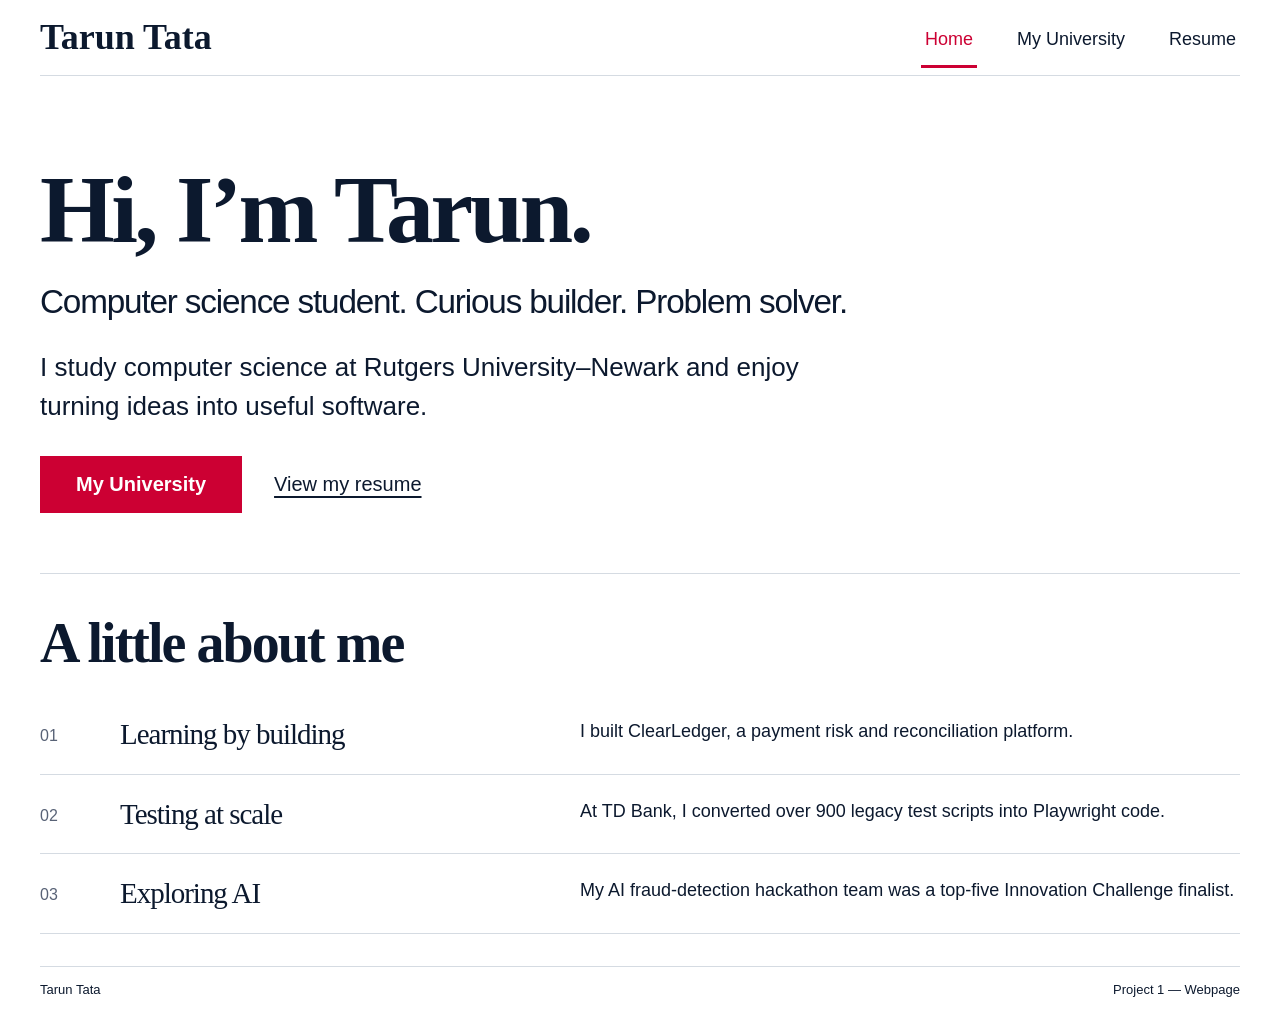
==== index.html @ 3f46379c "Create personal website with university, resume, and certificates" ====
<!doctype html>
<html lang="en">
<head>
  <meta charset="utf-8">
  <meta name="viewport" content="width=device-width, initial-scale=1">
  <meta name="description" content="Meet Tarun Tata, a computer science student at Rutgers University–Newark. Explore his university and resume.">
  <title>Tarun Tata | Home</title>
  <link rel="stylesheet" href="styles.css">
</head>
<body>
  <a class="skip" href="#main">Skip to content</a>
  <header class="site-header wrap">
    <a class="brand" href="index.html">Tarun Tata</a>
    <nav aria-label="Main navigation">
      <a href="index.html" aria-current="page">Home</a>
      <a href="myUniversity.html">My University</a>
      <a href="resume.html">Resume</a>
    </nav>
  </header>
  <main id="main" class="wrap">
    <section class="hero" aria-labelledby="welcome">
      <h1 id="welcome">Hi, I’m Tarun.</h1>
      <p class="tagline">Computer science student. Curious builder. Problem solver.</p>
      <p class="intro">I study computer science at Rutgers University–Newark and enjoy turning ideas into useful software.</p>
      <div class="actions">
        <a class="button" href="myUniversity.html">My University</a>
        <a class="text-link" href="resume.html">View my resume</a>
      </div>
    </section>
    <section class="about" aria-labelledby="about">
      <h2 id="about">A little about me</h2>
      <ol class="facts">
        <li><h3>Learning by building</h3><p>I built ClearLedger, a payment risk and reconciliation platform.</p></li>
        <li><h3>Testing at scale</h3><p>At TD Bank, I converted over 900 legacy test scripts into Playwright code.</p></li>
        <li><h3>Exploring AI</h3><p>My AI fraud-detection hackathon team was a top-five Innovation Challenge finalist.</p></li>
      </ol>
    </section>
  </main>
  <footer class="site-footer wrap"><span>Tarun Tata</span><span>Project 1 — Webpage</span></footer>
</body>
</html>
---- styles.css ----
:root {
  color-scheme: light;
  --ink: #0c192e;
  --muted: #586276;
  --line: #d5dbe2;
  --accent: #cc0033;
}
* { box-sizing: border-box; }
html { background: #fff; }
body { margin: 0; color: var(--ink); font: 18px/1.65 Arial, Helvetica, sans-serif; }
a { color: inherit; text-underline-offset: 5px; }
a:hover { color: var(--accent); }
a:focus-visible { outline: 3px solid var(--accent); outline-offset: 6px; }
.wrap { width: min(1200px, calc(100% - 64px)); margin-inline: auto; }
.skip { position: absolute; left: 16px; top: -100px; background: white; padding: 8px 16px; }
.skip:focus { top: 8px; }
.site-header { display: flex; align-items: center; justify-content: space-between; gap: 24px; min-height: 76px; border-bottom: 1px solid var(--line); }
.brand { font: bold 36px/1.2 'Times New Roman', Georgia, serif; text-decoration: none; }
nav { display: flex; gap: 36px; align-items: center; }
nav a { font-size: 18px; text-decoration: none; padding: 18px 4px 11px; border-bottom: 3px solid transparent; }
nav a[aria-current="page"] { color: var(--accent); border-color: var(--accent); }
h1, h2, h3 { font-family: 'Times New Roman', Georgia, serif; line-height: 1.12; letter-spacing: -.035em; }
h1 { font-size: clamp(48px, 7.5vw, 104px); margin: 0 0 16px; }
h2 { font-size: 56px; margin: 0 0 20px; }
h3 { font-size: 29px; margin: 0; font-weight: normal; }
p { margin: 0 0 20px; }
.hero { padding: 80px 0 60px; border-bottom: 1px solid var(--line); }
.tagline { font-size: clamp(23px, 2.6vw, 36px); line-height: 1.35; letter-spacing: -.035em; margin-bottom: 24px; }
.intro { max-width: 820px; font-size: 26px; line-height: 1.5; }
.actions { display: flex; align-items: center; flex-wrap: wrap; gap: 32px; margin-top: 30px; }
.button { background: var(--accent); color: white; padding: 12px 36px; font-size: 20px; font-weight: 600; text-decoration: none; }
.button:hover { background: #a9002a; color: white; }
.text-link { font-size: 20px; }
.about { padding-top: 38px; }
.facts { list-style: none; padding: 0; margin: 0; counter-reset: facts; }
.facts li { display: grid; grid-template-columns: 60px 440px 1fr; gap: 20px; padding: 23px 0; border-bottom: 1px solid var(--line); align-items: start; counter-increment: facts; }
.facts li::before { content: "0" counter(facts); color: var(--muted); font-size: 16px; padding-top: 5px; }
.facts p { font-size: 18px; line-height: 1.5; margin: 0; }
.site-footer { margin-top: 32px; border-top: 1px solid var(--line); padding: 12px 0 18px; display: flex; justify-content: space-between; gap: 20px; font-size: 13px; }
.page-heading { padding: 64px 0 38px; border-bottom: 1px solid var(--line); }
.page-heading h1 { font-size: clamp(45px, 6vw, 76px); }
.page-heading .intro { margin: 0; }
.detail-section { display: grid; grid-template-columns: 260px 1fr; gap: 40px; padding: 36px 0; border-bottom: 1px solid var(--line); }
.detail-section h2 { font-size: 31px; margin: 0; }
.detail-section p:last-child { margin-bottom: 0; }
.meta { color: var(--muted); font-size: 16px; margin: 7px 0 14px; }
.resume-heading h1 { font-size: 68px; }
.contacts { display: flex; flex-wrap: wrap; gap: 4px 24px; font-size: 16px; margin-top: 18px; }
.citizenship { color: var(--muted); font-size: 16px; margin-top: 10px; }
.entry + .entry { margin-top: 32px; }
.entry h3 { font-size: 25px; letter-spacing: -.025em; }
.entry ul { margin: 12px 0 0; padding-left: 22px; }
.entry li { margin-bottom: 10px; }
.skills { margin: 0; }
.skills dt { font-weight: 700; }
.skills dd { margin: 0 0 14px; }
.skills dd:last-child { margin-bottom: 0; }
.certificates { list-style: none; padding: 0; margin: 0; }
.certificates li + li { margin-top: 22px; }
.certificates strong { display: block; font-size: 20px; }
.certificates span { color: var(--muted); font-size: 16px; }
@media (max-width: 900px) {
  .facts li { grid-template-columns: 40px 260px 1fr; gap: 16px; }
  .facts h3 { font-size: 25px; }
  .detail-section { grid-template-columns: 200px 1fr; gap: 24px; }
}
@media (max-width: 650px) {
  body { font-size: 17px; }
  .wrap { width: calc(100% - 40px); }
  .site-header { align-items: flex-start; flex-direction: column; gap: 4px; padding-top: 20px; }
  .brand { font-size: 29px; }
  nav { width: 100%; gap: 24px; }
  nav a { font-size: 16px; padding: 12px 0 10px; }
  .hero { padding: 42px 0 36px; }
  h1 { font-size: 53px; }
  h2 { font-size: 36px; }
  .intro { font-size: 20px; }
  .actions { gap: 24px; }
  .button { padding: 12px 20px; font-size: 18px; }
  .text-link { font-size: 18px; }
  .about { padding-top: 30px; }
  .facts li { grid-template-columns: 30px 1fr; gap: 8px 14px; padding: 22px 0; }
  .facts p { grid-column: 2; font-size: 17px; }
  .facts li::before { grid-row: 1 / 3; padding-top: 0; }
  .detail-section { grid-template-columns: 1fr; gap: 18px; padding: 28px 0; }
  .detail-section h2 { font-size: 29px; }
  .page-heading { padding: 40px 0 30px; }
  .resume-heading h1 { font-size: 52px; }
  .contacts { gap: 8px 20px; }
  .site-footer { font-size: 12px; }
}
@media print {
  body { color: #000; font-size: 10pt; }
  .wrap { width: 100%; }
  .site-header, .site-footer, .skip { display: none; }
  .page-heading { padding: 0 0 12px; }
  .resume-heading h1 { font-size: 28pt; }
  .detail-section { padding: 16px 0; grid-template-columns: 110px 1fr; gap: 20px; }
  .detail-section h2 { font-size: 16pt; }
  .entry h3 { font-size: 13pt; }
  .entry { break-inside: avoid; }
  a { text-decoration: none; }
}
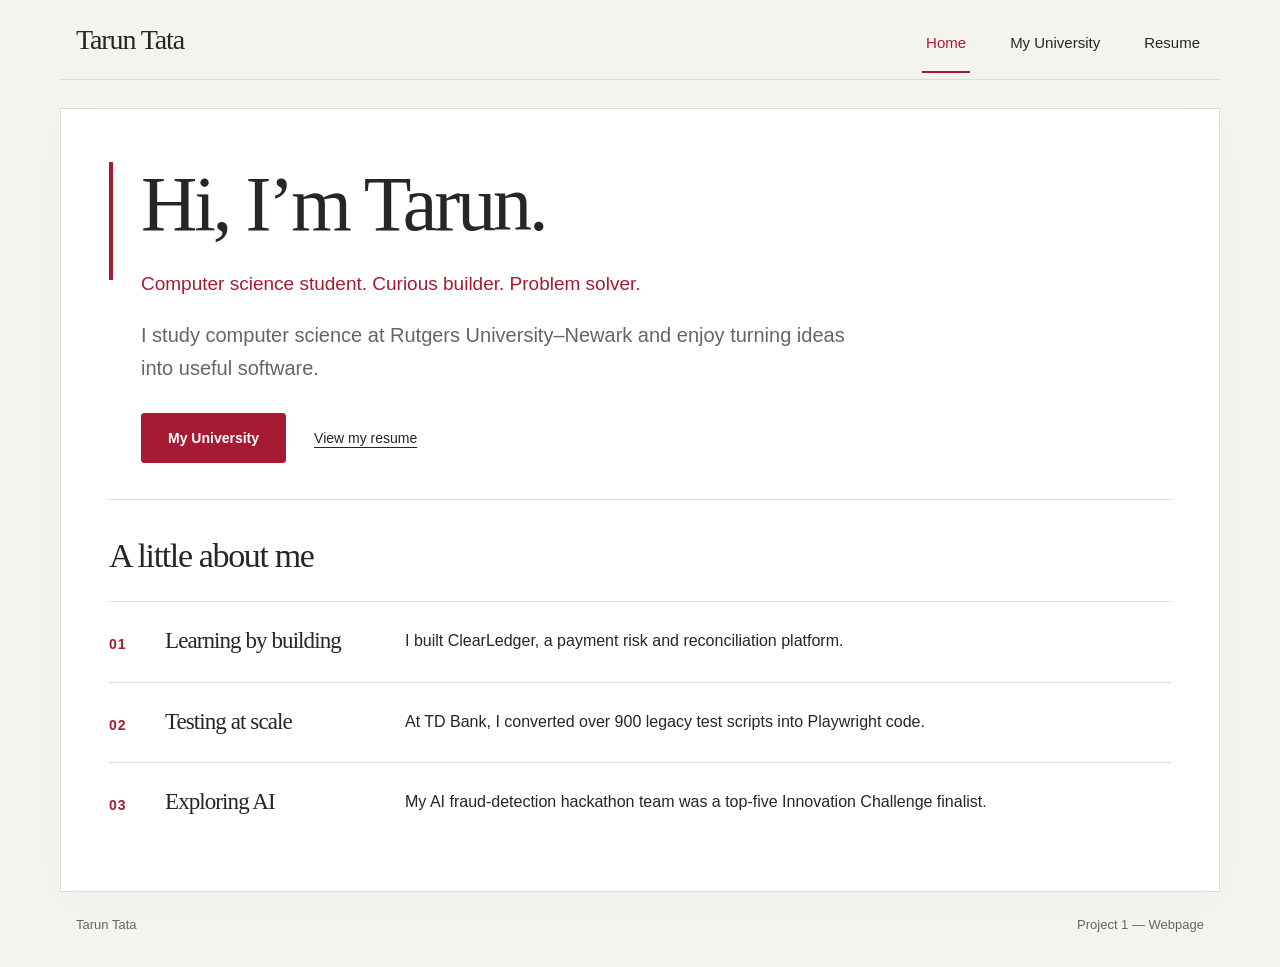
==== commit 954574cd: "Refresh stylesheet cache for updated visual presentation" ====
--- a/index.html
+++ b/index.html
@@ -5,7 +5,7 @@
   <meta name="viewport" content="width=device-width, initial-scale=1">
   <meta name="description" content="Meet Tarun Tata, a computer science student at Rutgers University–Newark. Explore his university and resume.">
   <title>Tarun Tata | Home</title>
-  <link rel="stylesheet" href="styles.css">
+  <link rel="stylesheet" href="styles.css?v=20261028">
 </head>
 <body>
   <a class="skip" href="#main">Skip to content</a>
--- a/styles.css
+++ b/styles.css
@@ -1,103 +1,154 @@
 :root {
   color-scheme: light;
-  --ink: #0c192e;
-  --muted: #586276;
-  --line: #d5dbe2;
-  --accent: #cc0033;
+  --paper: #f5f3ed;
+  --surface: #fff;
+  --ink: #252723;
+  --muted: #64675f;
+  --line: #dedfd8;
+  --accent: #a61b33;
 }
 * { box-sizing: border-box; }
-html { background: #fff; }
-body { margin: 0; color: var(--ink); font: 18px/1.65 Arial, Helvetica, sans-serif; }
-a { color: inherit; text-underline-offset: 5px; }
+html { background: var(--paper); }
+body { margin: 0; color: var(--ink); font: 16px/1.75 -apple-system, BlinkMacSystemFont, 'Segoe UI', Arial, sans-serif; -webkit-font-smoothing: antialiased; }
+a { color: inherit; text-decoration-thickness: 1px; text-underline-offset: 4px; transition: color .16s ease, background-color .16s ease; }
 a:hover { color: var(--accent); }
-a:focus-visible { outline: 3px solid var(--accent); outline-offset: 6px; }
-.wrap { width: min(1200px, calc(100% - 64px)); margin-inline: auto; }
-.skip { position: absolute; left: 16px; top: -100px; background: white; padding: 8px 16px; }
+a:focus-visible { outline: 2px solid var(--accent); outline-offset: 5px; border-radius: 2px; }
+.wrap { width: min(1160px, calc(100% - 64px)); margin-inline: auto; }
+.skip { position: absolute; left: 16px; top: -100px; z-index: 2; background: white; padding: 8px 16px; }
 .skip:focus { top: 8px; }
-.site-header { display: flex; align-items: center; justify-content: space-between; gap: 24px; min-height: 76px; border-bottom: 1px solid var(--line); }
-.brand { font: bold 36px/1.2 'Times New Roman', Georgia, serif; text-decoration: none; }
+.site-header { display: flex; align-items: center; justify-content: space-between; gap: 24px; min-height: 80px; padding-inline: 16px; border-bottom: 1px solid var(--line); }
+.brand { font: 28px/1.2 Georgia, 'Times New Roman', serif; letter-spacing: -.04em; text-decoration: none; }
 nav { display: flex; gap: 36px; align-items: center; }
-nav a { font-size: 18px; text-decoration: none; padding: 18px 4px 11px; border-bottom: 3px solid transparent; }
+nav a { font-size: 15px; font-weight: 500; text-decoration: none; padding: 24px 4px 15px; border-bottom: 2px solid transparent; }
 nav a[aria-current="page"] { color: var(--accent); border-color: var(--accent); }
-h1, h2, h3 { font-family: 'Times New Roman', Georgia, serif; line-height: 1.12; letter-spacing: -.035em; }
-h1 { font-size: clamp(48px, 7.5vw, 104px); margin: 0 0 16px; }
-h2 { font-size: 56px; margin: 0 0 20px; }
-h3 { font-size: 29px; margin: 0; font-weight: normal; }
+main.wrap { background: var(--surface); border: 1px solid var(--line); margin-top: 28px; padding: 48px; box-shadow: 0 12px 40px #25272304; }
+.resume-page main.wrap { width: min(1040px, calc(100% - 64px)); padding-top: 36px; }
+h1, h2, h3 { font-family: Georgia, 'Times New Roman', serif; line-height: 1.2; letter-spacing: -.04em; }
+h1 { font-size: clamp(48px, 6.5vw, 78px); margin: 0 0 18px; font-weight: normal; }
+h2 { font-size: 34px; margin: 0 0 24px; font-weight: normal; }
+h3 { font-size: 25px; margin: 0; font-weight: normal; }
 p { margin: 0 0 20px; }
-.hero { padding: 80px 0 60px; border-bottom: 1px solid var(--line); }
-.tagline { font-size: clamp(23px, 2.6vw, 36px); line-height: 1.35; letter-spacing: -.035em; margin-bottom: 24px; }
-.intro { max-width: 820px; font-size: 26px; line-height: 1.5; }
-.actions { display: flex; align-items: center; flex-wrap: wrap; gap: 32px; margin-top: 30px; }
-.button { background: var(--accent); color: white; padding: 12px 36px; font-size: 20px; font-weight: 600; text-decoration: none; }
-.button:hover { background: #a9002a; color: white; }
-.text-link { font-size: 20px; }
-.about { padding-top: 38px; }
+.hero { position: relative; padding: 0 0 36px 32px; border-bottom: 1px solid var(--line); }
+.hero::before, .page-heading::before { content: ''; position: absolute; left: 0; top: 5px; width: 4px; height: 118px; background: var(--accent); }
+.tagline { color: var(--accent); font-size: 19px; line-height: 1.6; margin-bottom: 20px; }
+.intro { max-width: 740px; color: var(--muted); font-size: 20px; line-height: 1.65; }
+.actions { display: flex; align-items: center; flex-wrap: wrap; gap: 28px; margin-top: 28px; }
+.button { background: var(--accent); color: white; padding: 12px 26px; border: 1px solid var(--accent); border-radius: 3px; font-size: 14px; font-weight: 600; text-decoration: none; }
+.button:hover { background: #83132a; border-color: #83132a; color: white; }
+.text-link { font-size: 14px; font-weight: 500; }
+.about { padding-top: 36px; }
 .facts { list-style: none; padding: 0; margin: 0; counter-reset: facts; }
-.facts li { display: grid; grid-template-columns: 60px 440px 1fr; gap: 20px; padding: 23px 0; border-bottom: 1px solid var(--line); align-items: start; counter-increment: facts; }
-.facts li::before { content: "0" counter(facts); color: var(--muted); font-size: 16px; padding-top: 5px; }
-.facts p { font-size: 18px; line-height: 1.5; margin: 0; }
-.site-footer { margin-top: 32px; border-top: 1px solid var(--line); padding: 12px 0 18px; display: flex; justify-content: space-between; gap: 20px; font-size: 13px; }
-.page-heading { padding: 64px 0 38px; border-bottom: 1px solid var(--line); }
-.page-heading h1 { font-size: clamp(45px, 6vw, 76px); }
+.facts li { display: grid; grid-template-columns: 36px 220px minmax(0, 1fr); gap: 20px; padding: 25px 0; border-top: 1px solid var(--line); align-items: start; counter-increment: facts; }
+.facts li::before { content: '0' counter(facts); color: var(--accent); font-size: 14px; font-weight: 600; letter-spacing: .06em; padding-top: 5px; }
+.facts h3 { font-size: 23px; }
+.facts p { font-size: 16px; line-height: 1.75; margin: 0; }
+.site-footer { padding: 22px 16px 30px; display: flex; justify-content: space-between; gap: 20px; color: var(--muted); font-size: 13px; }
+.page-heading { position: relative; padding: 0 0 36px 40px; border-bottom: 1px solid var(--line); }
+.page-heading h1 { font-size: clamp(44px, 5.2vw, 72px); margin-bottom: 8px; }
 .page-heading .intro { margin: 0; }
-.detail-section { display: grid; grid-template-columns: 260px 1fr; gap: 40px; padding: 36px 0; border-bottom: 1px solid var(--line); }
-.detail-section h2 { font-size: 31px; margin: 0; }
+.detail-section { display: grid; grid-template-columns: 148px minmax(0, 1fr); gap: 32px; padding: 30px 0; border-bottom: 1px solid var(--line); }
+.detail-section:last-child { border-bottom: 0; padding-bottom: 0; }
+.detail-section h2 { color: var(--accent); font: 600 14px/1.6 -apple-system, BlinkMacSystemFont, 'Segoe UI', Arial, sans-serif; letter-spacing: .07em; text-transform: uppercase; margin: 2px 0 0; }
+.detail-section h2::after { content: ''; display: block; width: 32px; height: 2px; background: var(--accent); margin-top: 16px; }
 .detail-section p:last-child { margin-bottom: 0; }
-.meta { color: var(--muted); font-size: 16px; margin: 7px 0 14px; }
-.resume-heading h1 { font-size: 68px; }
-.contacts { display: flex; flex-wrap: wrap; gap: 4px 24px; font-size: 16px; margin-top: 18px; }
-.citizenship { color: var(--muted); font-size: 16px; margin-top: 10px; }
-.entry + .entry { margin-top: 32px; }
-.entry h3 { font-size: 25px; letter-spacing: -.025em; }
-.entry ul { margin: 12px 0 0; padding-left: 22px; }
-.entry li { margin-bottom: 10px; }
+.meta { color: var(--muted); font-size: 15px; line-height: 1.7; margin: 9px 0 16px; }
+.resume-heading { padding-bottom: 24px; padding-left: 28px; }
+.resume-heading::before { height: 92px; }
+.resume-heading h1 { font-size: clamp(44px, 5vw, 58px); margin-bottom: 4px; }
+.resume-heading .intro { font: 25px/1.3 Georgia, 'Times New Roman', serif; color: var(--muted); }
+.resume-page .detail-section > div, .resume-page .skills, .resume-page .certificates { max-width: 72ch; }
+.contacts { display: inline-flex; flex-wrap: wrap; gap: 8px 22px; font-size: 15px; margin: 14px 22px 0 0; }
+.contacts a { color: var(--accent); }
+.contacts a:hover { color: var(--ink); }
+.citizenship { display: inline-block; color: var(--muted); font-size: 13px; margin: 0; }
+.entry + .entry { margin-top: 28px; padding-top: 28px; border-top: 1px solid var(--line); }
+.entry h3 { font-size: 23px; letter-spacing: -.025em; }
+.entry h3 a { text-decoration-color: #bfc1b6; }
+.entry h3 + p:not(.meta) { margin-top: 12px; }
+.entry ul { margin: 12px 0 0; padding-left: 21px; }
+.entry li { margin-bottom: 10px; padding-left: 4px; }
+.entry li:last-child { margin-bottom: 0; }
+.entry li::marker { color: var(--accent); }
 .skills { margin: 0; }
-.skills dt { font-weight: 700; }
-.skills dd { margin: 0 0 14px; }
+.skills dt { color: var(--muted); font-size: 13px; letter-spacing: .06em; text-transform: uppercase; font-weight: 600; }
+.skills dd { margin: 3px 0 18px; }
 .skills dd:last-child { margin-bottom: 0; }
 .certificates { list-style: none; padding: 0; margin: 0; }
-.certificates li + li { margin-top: 22px; }
-.certificates strong { display: block; font-size: 20px; }
-.certificates span { color: var(--muted); font-size: 16px; }
-@media (max-width: 900px) {
-  .facts li { grid-template-columns: 40px 260px 1fr; gap: 16px; }
-  .facts h3 { font-size: 25px; }
-  .detail-section { grid-template-columns: 200px 1fr; gap: 24px; }
+.certificates li { border-left: 2px solid var(--accent); padding-left: 20px; }
+.certificates li + li { margin-top: 24px; }
+.certificates strong { display: block; font-size: 16px; font-weight: 600; line-height: 1.6; }
+.certificates span { color: var(--muted); font-size: 14px; }
+.study-details { display: grid; grid-template-columns: repeat(3, minmax(0, 1fr)); gap: 20px; margin: 20px 0 24px; padding: 18px 0; border-block: 1px solid var(--line); }
+.study-details > div + div { border-left: 1px solid var(--line); padding-left: 20px; }
+.study-details dt { color: var(--muted); font-size: 14px; }
+.study-details dd { margin: 5px 0 0; font-size: 17px; font-weight: 500; line-height: 1.5; }
+@media (max-width: 1000px) {
+  main.wrap { padding: 42px; }
+  .facts li { grid-template-columns: 28px 210px minmax(0, 1fr); gap: 16px; }
+  .detail-section { grid-template-columns: 130px minmax(0, 1fr); gap: 28px; }
+  .entry h3 { font-size: 22px; }
 }
-@media (max-width: 650px) {
-  body { font-size: 17px; }
-  .wrap { width: calc(100% - 40px); }
-  .site-header { align-items: flex-start; flex-direction: column; gap: 4px; padding-top: 20px; }
-  .brand { font-size: 29px; }
-  nav { width: 100%; gap: 24px; }
-  nav a { font-size: 16px; padding: 12px 0 10px; }
-  .hero { padding: 42px 0 36px; }
-  h1 { font-size: 53px; }
-  h2 { font-size: 36px; }
-  .intro { font-size: 20px; }
-  .actions { gap: 24px; }
-  .button { padding: 12px 20px; font-size: 18px; }
-  .text-link { font-size: 18px; }
-  .about { padding-top: 30px; }
-  .facts li { grid-template-columns: 30px 1fr; gap: 8px 14px; padding: 22px 0; }
-  .facts p { grid-column: 2; font-size: 17px; }
-  .facts li::before { grid-row: 1 / 3; padding-top: 0; }
-  .detail-section { grid-template-columns: 1fr; gap: 18px; padding: 28px 0; }
-  .detail-section h2 { font-size: 29px; }
-  .page-heading { padding: 40px 0 30px; }
-  .resume-heading h1 { font-size: 52px; }
-  .contacts { gap: 8px 20px; }
-  .site-footer { font-size: 12px; }
+@media (max-width: 700px) {
+  .wrap, .resume-page main.wrap { width: calc(100% - 24px); }
+  .site-header { min-height: 0; padding: 24px 10px 0; align-items: flex-start; flex-direction: column; gap: 12px; }
+  .brand { font-size: 26px; }
+  nav { width: 100%; gap: 26px; }
+  nav a { padding: 8px 0 14px; font-size: 15px; }
+  main.wrap, .resume-page main.wrap { margin-top: 20px; padding: 28px 20px; }
+  h1 { font-size: clamp(40px, 9vw, 58px); }
+  h2 { font-size: 29px; }
+  .hero { padding: 0 0 30px 20px; }
+  .hero::before, .page-heading::before { width: 3px; height: 88px; top: 3px; }
+  .tagline { font-size: 16px; margin-bottom: 16px; }
+  .intro { font-size: 17px; }
+  .actions { gap: 20px; margin-top: 24px; }
+  .button { padding: 11px 18px; font-size: 13px; }
+  .text-link { font-size: 13px; }
+  .about { padding-top: 28px; }
+  .facts li { grid-template-columns: 24px minmax(0, 1fr); gap: 8px 12px; padding: 22px 0; }
+  .facts li::before { grid-row: 1 / 3; padding-top: 2px; }
+  .facts h3 { font-size: 21px; }
+  .facts p { grid-column: 2; font-size: 16px; }
+  .detail-section { grid-template-columns: minmax(0, 1fr); gap: 22px; padding: 28px 0; }
+  .detail-section h2::after { margin-top: 9px; width: 24px; }
+  .page-heading { padding: 0 0 28px 20px; }
+  .page-heading h1 { font-size: clamp(35px, 8.5vw, 52px); }
+  .resume-heading h1 { font-size: 44px; }
+  .resume-heading .intro { font-size: 24px; }
+  .contacts { display: flex; gap: 0 18px; margin: 14px 0 8px; font-size: 14px; }
+  .contacts a { display: inline-flex; align-items: center; min-height: 44px; }
+  .citizenship { font-size: 14px; }
+  .entry h3 { font-size: 21px; }
+  .entry, .detail-section > div { font-size: 16px; }
+  .meta { font-size: 14px; }
+  .entry + .entry { margin-top: 24px; padding-top: 24px; }
+  .skills dd { font-size: 16px; }
+  .certificates strong { font-size: 16px; }
+  .site-footer { padding: 20px 10px 24px; font-size: 12px; }
+  .study-details { grid-template-columns: minmax(0, 1fr); gap: 0; padding: 0; }
+  .study-details > div { display: grid; grid-template-columns: 95px minmax(0, 1fr); gap: 12px; padding: 14px 0; }
+  .study-details > div + div { border-left: 0; border-top: 1px solid var(--line); padding-left: 0; }
+  .study-details dd { margin: 0; font-size: 16px; }
+}
+@media (prefers-reduced-motion: reduce) {
+  a { transition: none; }
 }
 @media print {
+  html { background: white; }
   body { color: #000; font-size: 10pt; }
   .wrap { width: 100%; }
+  main.wrap, .resume-page main.wrap { width: 100%; margin: 0; padding: 0; border: 0; box-shadow: none; }
   .site-header, .site-footer, .skip { display: none; }
   .page-heading { padding: 0 0 12px; }
+  .page-heading::before { display: none; }
   .resume-heading h1 { font-size: 28pt; }
-  .detail-section { padding: 16px 0; grid-template-columns: 110px 1fr; gap: 20px; }
-  .detail-section h2 { font-size: 16pt; }
+  .resume-heading .intro { font-size: 16pt; }
+  .contacts { font-size: 9pt; margin-top: 10px; }
+  .detail-section { padding: 16px 0; grid-template-columns: 110px minmax(0, 1fr); gap: 20px; }
+  .detail-section h2 { font-size: 9pt; }
   .entry h3 { font-size: 13pt; }
   .entry { break-inside: avoid; }
+  .entry + .entry { margin-top: 16px; padding-top: 16px; }
+  .meta { font-size: 9pt; }
   a { text-decoration: none; }
 }
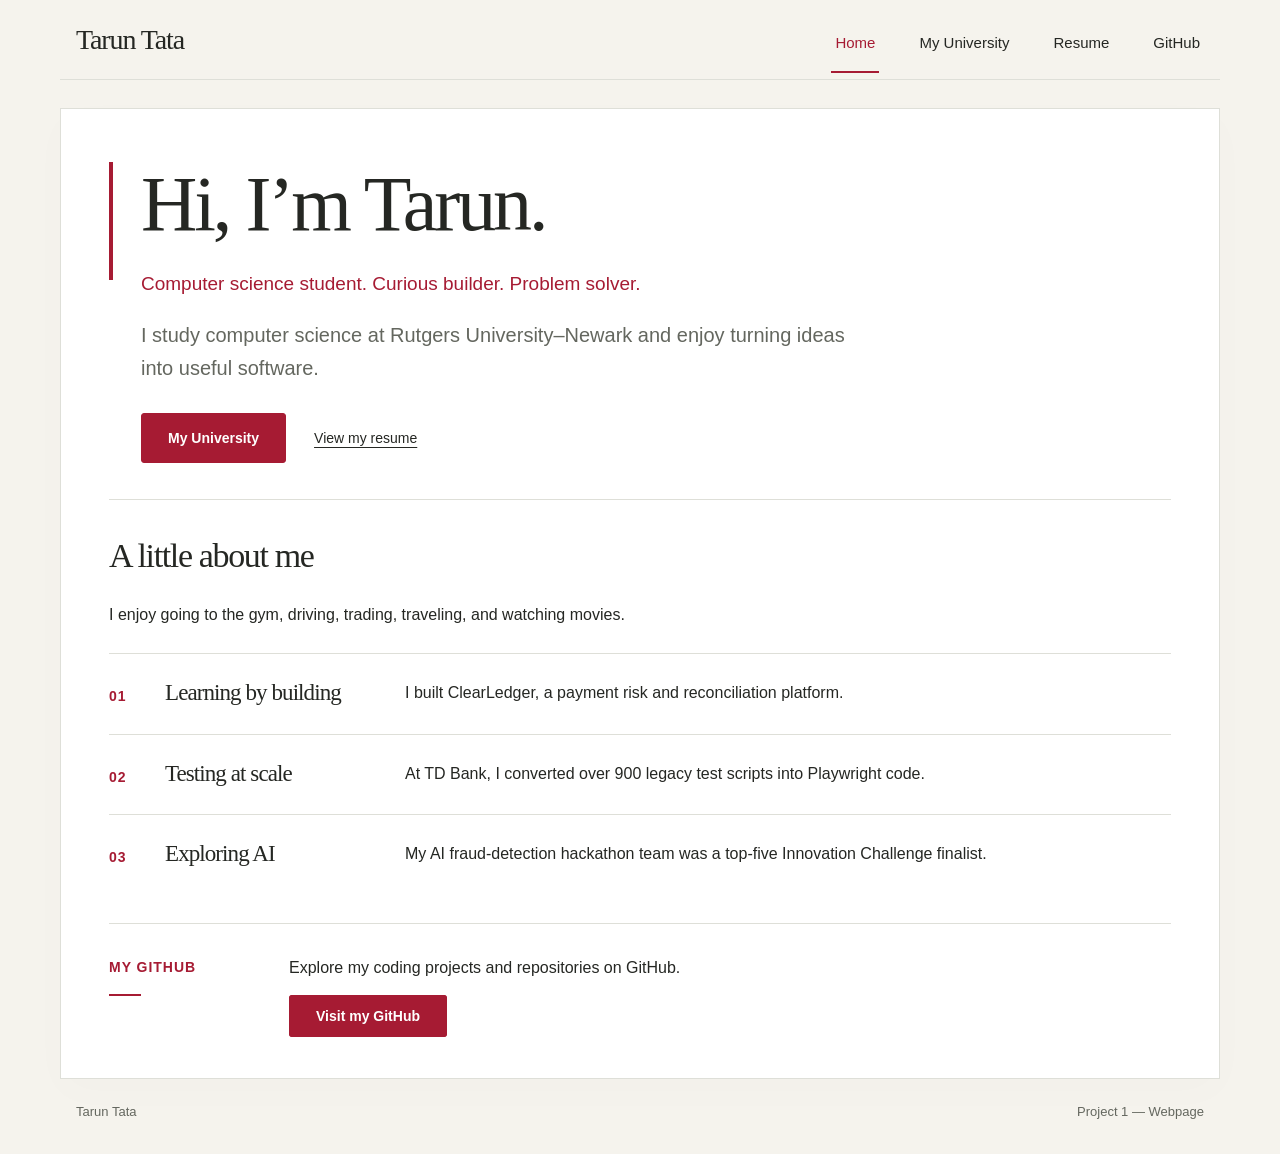
==== commit 3920c9b6: "Add GitHub profile section and personal interests" ====
--- a/index.html
+++ b/index.html
@@ -5,7 +5,7 @@
   <meta name="viewport" content="width=device-width, initial-scale=1">
   <meta name="description" content="Meet Tarun Tata, a computer science student at Rutgers University–Newark. Explore his university and resume.">
   <title>Tarun Tata | Home</title>
-  <link rel="stylesheet" href="styles.css?v=20261028">
+  <link rel="stylesheet" href="styles.css?v=20261102">
 </head>
 <body>
   <a class="skip" href="#main">Skip to content</a>
@@ -15,6 +15,7 @@
       <a href="index.html" aria-current="page">Home</a>
       <a href="myUniversity.html">My University</a>
       <a href="resume.html">Resume</a>
+      <a href="https://github.com/TarunT27">GitHub</a>
     </nav>
   </header>
   <main id="main" class="wrap">
@@ -29,12 +30,20 @@
     </section>
     <section class="about" aria-labelledby="about">
       <h2 id="about">A little about me</h2>
+      <p class="about-intro">I enjoy going to the gym, driving, trading, traveling, and watching movies.</p>
       <ol class="facts">
         <li><h3>Learning by building</h3><p>I built ClearLedger, a payment risk and reconciliation platform.</p></li>
         <li><h3>Testing at scale</h3><p>At TD Bank, I converted over 900 legacy test scripts into Playwright code.</p></li>
         <li><h3>Exploring AI</h3><p>My AI fraud-detection hackathon team was a top-five Innovation Challenge finalist.</p></li>
       </ol>
     </section>
+    <section class="detail-section github-section" aria-labelledby="github">
+      <h2 id="github">My GitHub</h2>
+      <div>
+        <p>Explore my coding projects and repositories on GitHub.</p>
+        <a class="button" href="https://github.com/TarunT27">Visit my GitHub</a>
+      </div>
+    </section>
   </main>
   <footer class="site-footer wrap"><span>Tarun Tata</span><span>Project 1 — Webpage</span></footer>
 </body>
--- a/styles.css
+++ b/styles.css
@@ -18,7 +18,7 @@
 .skip:focus { top: 8px; }
 .site-header { display: flex; align-items: center; justify-content: space-between; gap: 24px; min-height: 80px; padding-inline: 16px; border-bottom: 1px solid var(--line); }
 .brand { font: 28px/1.2 Georgia, 'Times New Roman', serif; letter-spacing: -.04em; text-decoration: none; }
-nav { display: flex; gap: 36px; align-items: center; }
+nav { display: flex; flex-wrap: wrap; gap: 0 36px; align-items: center; }
 nav a { font-size: 15px; font-weight: 500; text-decoration: none; padding: 24px 4px 15px; border-bottom: 2px solid transparent; }
 nav a[aria-current="page"] { color: var(--accent); border-color: var(--accent); }
 main.wrap { background: var(--surface); border: 1px solid var(--line); margin-top: 28px; padding: 48px; box-shadow: 0 12px 40px #25272304; }
@@ -37,6 +37,8 @@
 .button:hover { background: #83132a; border-color: #83132a; color: white; }
 .text-link { font-size: 14px; font-weight: 500; }
 .about { padding-top: 36px; }
+.about-intro { max-width: 70ch; margin-bottom: 24px; }
+.github-section { margin-top: 28px; border-top: 1px solid var(--line); }
 .facts { list-style: none; padding: 0; margin: 0; counter-reset: facts; }
 .facts li { display: grid; grid-template-columns: 36px 220px minmax(0, 1fr); gap: 20px; padding: 25px 0; border-top: 1px solid var(--line); align-items: start; counter-increment: facts; }
 .facts li::before { content: '0' counter(facts); color: var(--accent); font-size: 14px; font-weight: 600; letter-spacing: .06em; padding-top: 5px; }
@@ -92,8 +94,8 @@
   .wrap, .resume-page main.wrap { width: calc(100% - 24px); }
   .site-header { min-height: 0; padding: 24px 10px 0; align-items: flex-start; flex-direction: column; gap: 12px; }
   .brand { font-size: 26px; }
-  nav { width: 100%; gap: 26px; }
-  nav a { padding: 8px 0 14px; font-size: 15px; }
+  nav { width: 100%; gap: 0 14px; }
+  nav a { padding: 10px 0 14px; font-size: 14px; }
   main.wrap, .resume-page main.wrap { margin-top: 20px; padding: 28px 20px; }
   h1 { font-size: clamp(40px, 9vw, 58px); }
   h2 { font-size: 29px; }
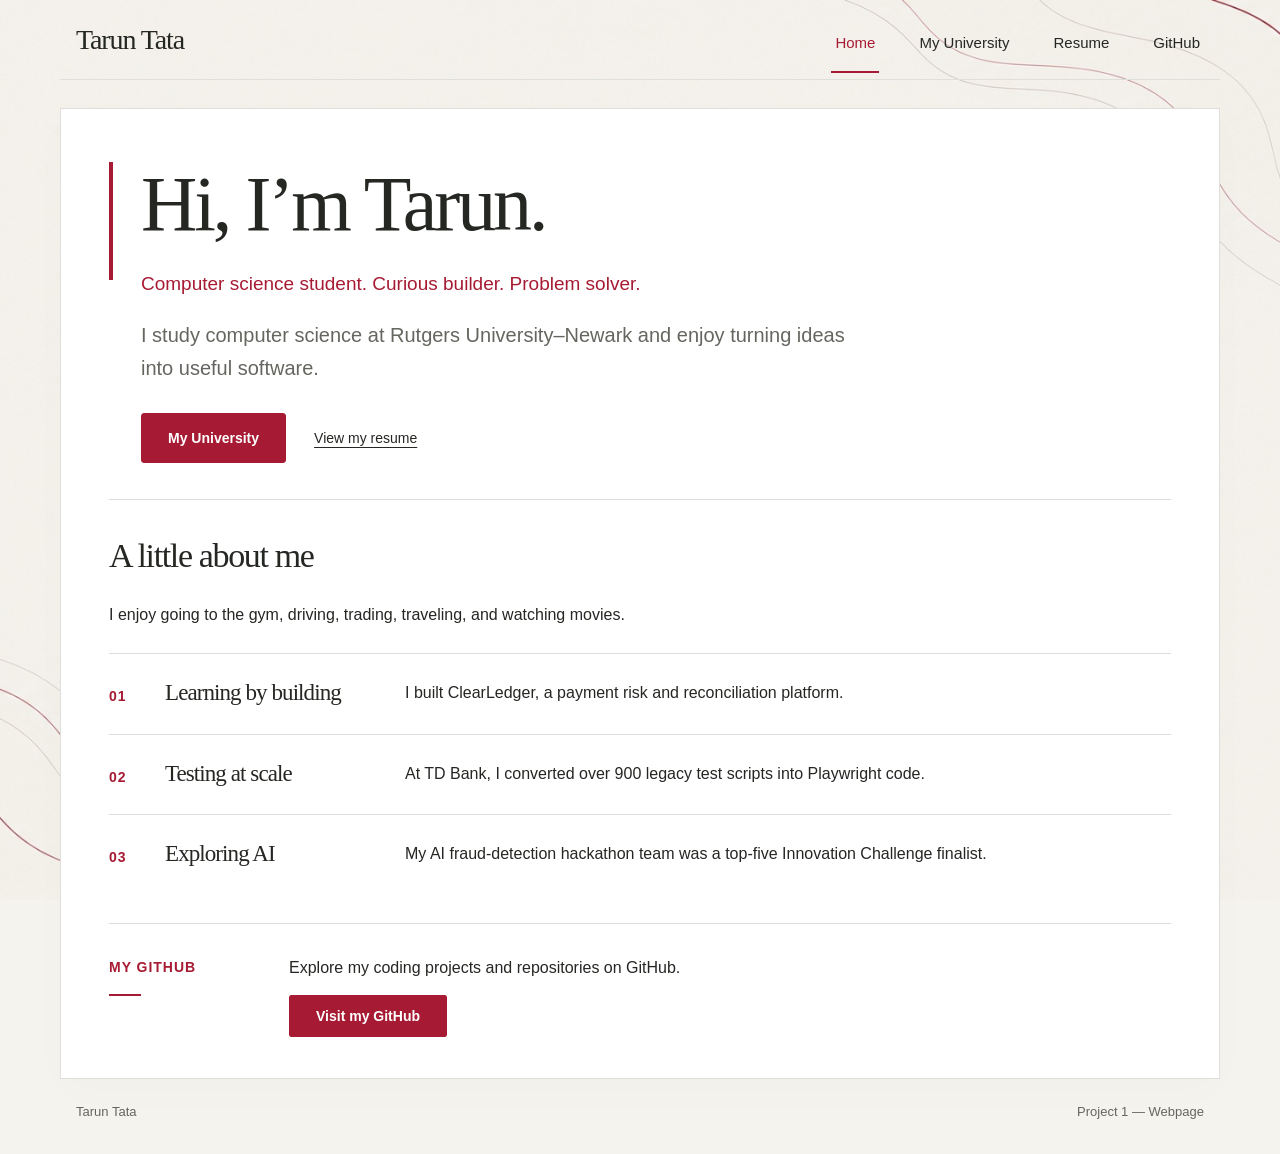
==== commit 52b94421: "Apply selected scarlet contour background across website" ====
--- a/index.html
+++ b/index.html
@@ -5,7 +5,7 @@
   <meta name="viewport" content="width=device-width, initial-scale=1">
   <meta name="description" content="Meet Tarun Tata, a computer science student at Rutgers University–Newark. Explore his university and resume.">
   <title>Tarun Tata | Home</title>
-  <link rel="stylesheet" href="styles.css?v=20261102">
+  <link rel="stylesheet" href="styles.css?v=20261102-contours">
 </head>
 <body>
   <a class="skip" href="#main">Skip to content</a>
--- a/styles.css
+++ b/styles.css
@@ -8,7 +8,9 @@
   --accent: #a61b33;
 }
 * { box-sizing: border-box; }
-html { background: var(--paper); }
+html {
+  background: var(--paper) url('assets/background-contours.jpg') center top / cover no-repeat fixed;
+}
 body { margin: 0; color: var(--ink); font: 16px/1.75 -apple-system, BlinkMacSystemFont, 'Segoe UI', Arial, sans-serif; -webkit-font-smoothing: antialiased; }
 a { color: inherit; text-decoration-thickness: 1px; text-underline-offset: 4px; transition: color .16s ease, background-color .16s ease; }
 a:hover { color: var(--accent); }
@@ -91,6 +93,7 @@
   .entry h3 { font-size: 22px; }
 }
 @media (max-width: 700px) {
+  html { background-position: right top; }
   .wrap, .resume-page main.wrap { width: calc(100% - 24px); }
   .site-header { min-height: 0; padding: 24px 10px 0; align-items: flex-start; flex-direction: column; gap: 12px; }
   .brand { font-size: 26px; }
